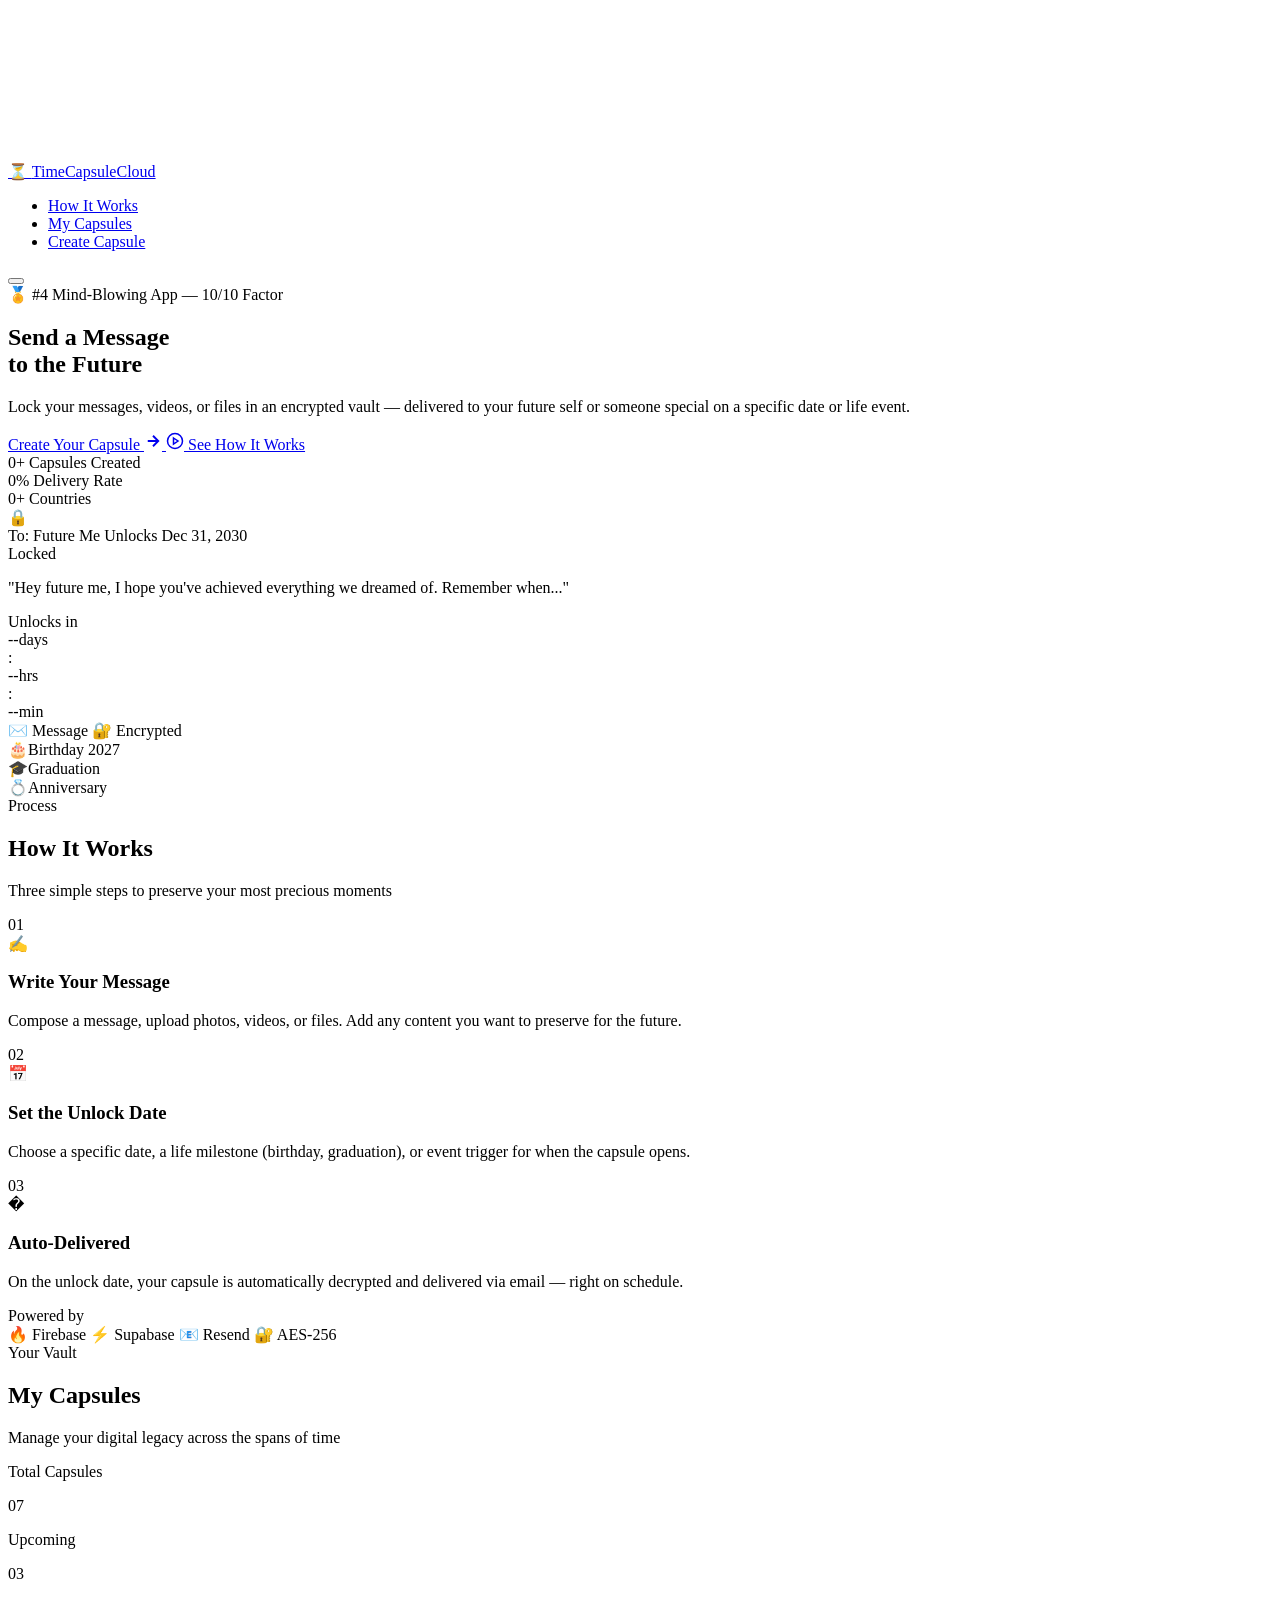
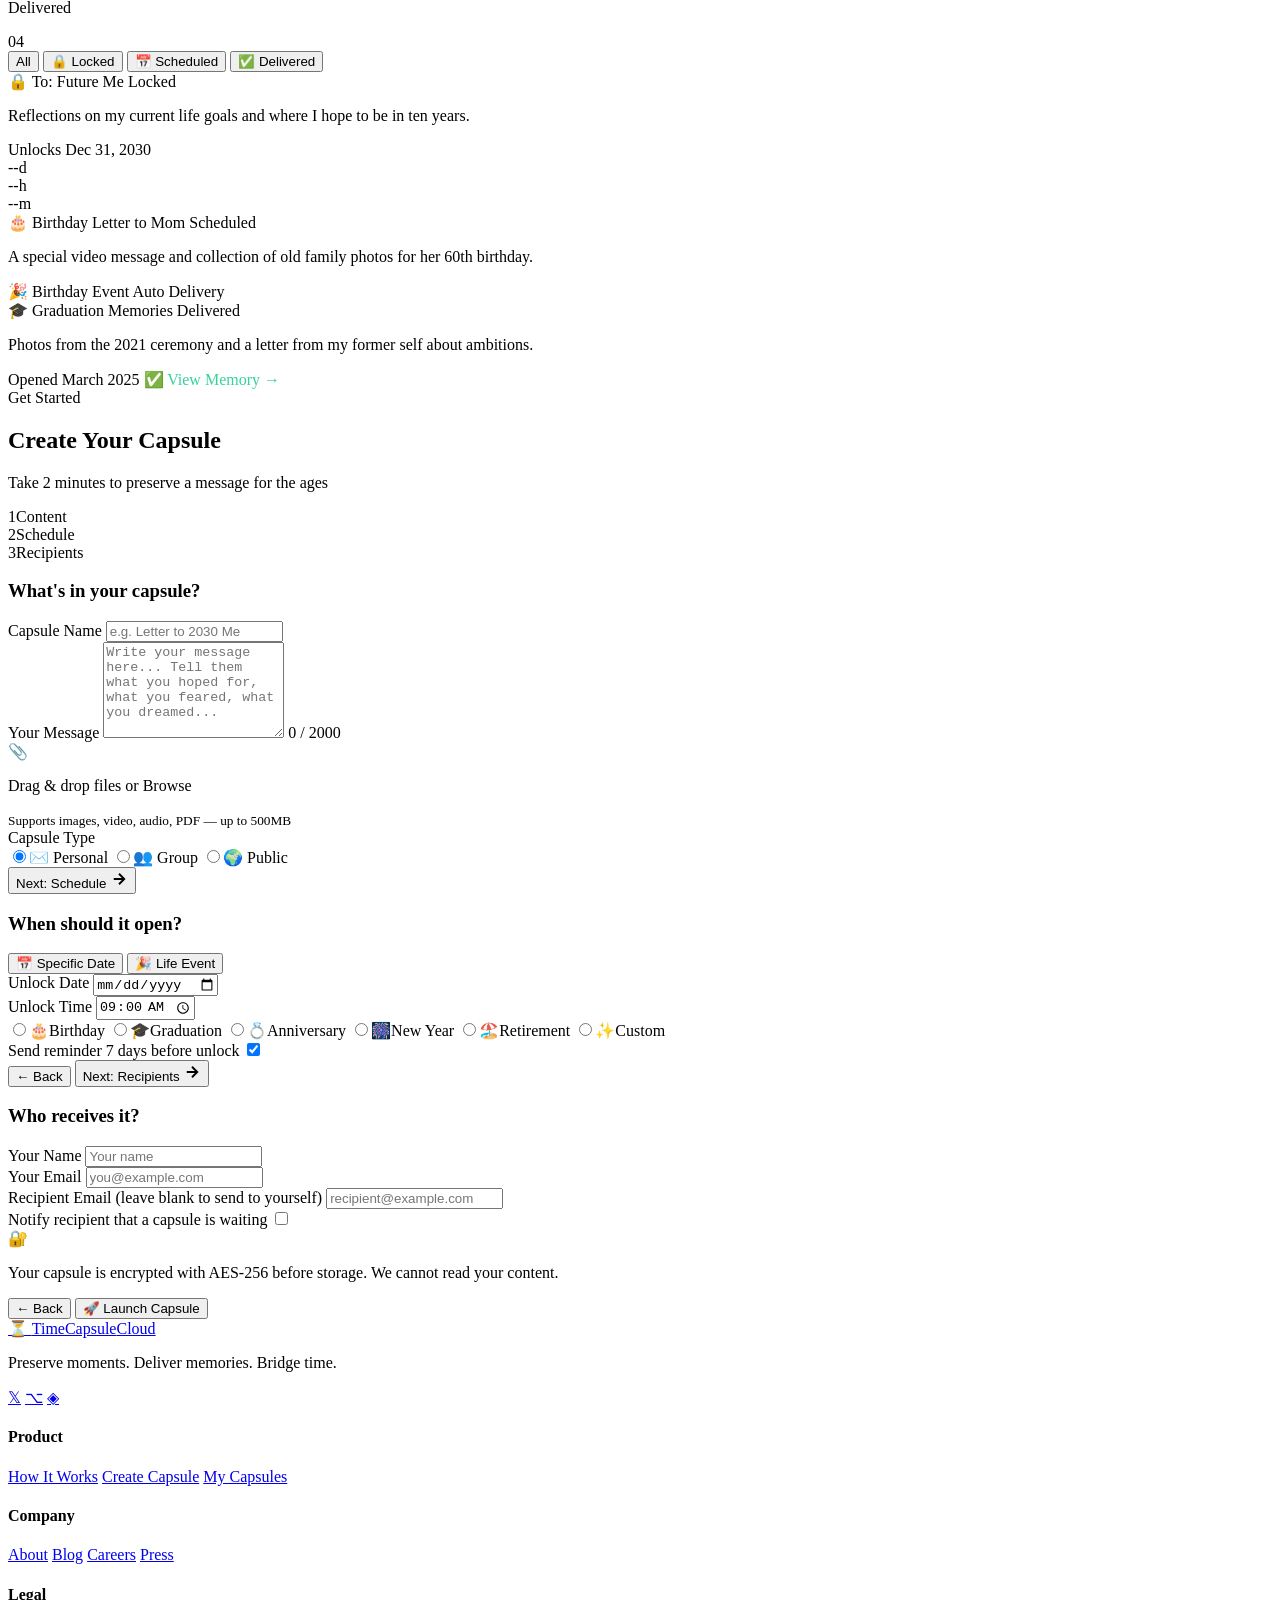
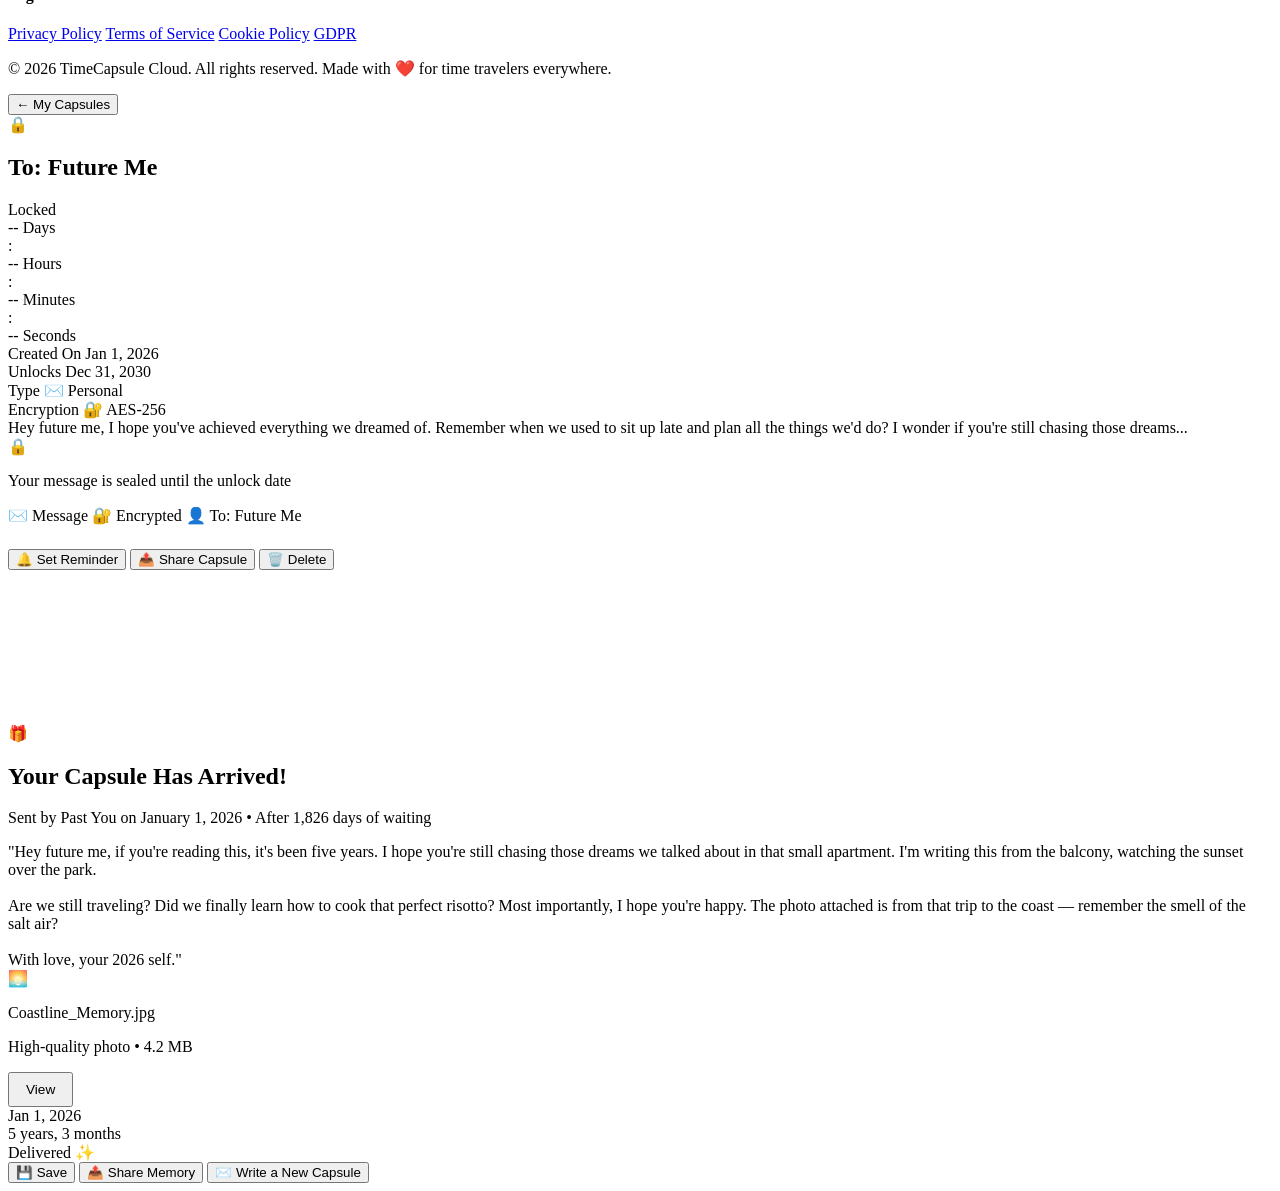
==== index.html @ b58fb5ea "Add files via upload" ====
<!DOCTYPE html>
<html lang="en">

<head>
  <meta charset="UTF-8" />
  <meta name="viewport" content="width=device-width, initial-scale=1.0" />
  <title>TimeCapsule Cloud — Send Messages to the Future</title>
  <meta name="description"
    content="Send messages, videos, or files to your future self or someone else — locked until a specific date or event. Encrypted and stored in the cloud." />
  <link rel="preconnect" href="https://fonts.googleapis.com" />
  <link rel="preconnect" href="https://fonts.gstatic.com" crossorigin />
  <link
    href="https://fonts.googleapis.com/css2?family=Inter:wght@300;400;500;600;700;800&family=Space+Mono:wght@400;700&display=swap"
    rel="stylesheet" />
  <link rel="stylesheet" href="style.css" />
</head>

<body>

  <!-- ── BACKGROUND ── -->
  <div class="bg-orbs">
    <div class="orb orb-1"></div>
    <div class="orb orb-2"></div>
    <div class="orb orb-3"></div>
  </div>
  <canvas id="stars-canvas"></canvas>

  <!-- ── NAVIGATION ── -->
  <nav class="navbar" id="navbar">
    <div class="nav-container">
      <a href="#" class="nav-logo">
        <span class="logo-icon">⏳</span>
        <span>TimeCapsule<span class="logo-accent">Cloud</span></span>
      </a>
      <ul class="nav-links" id="nav-links">
        <li><a href="#how-it-works">How It Works</a></li>
        <li><a href="#dashboard">My Capsules</a></li>
        <li><a href="#create" class="nav-cta">Create Capsule</a></li>
      </ul>
      <button class="hamburger" id="hamburger" aria-label="Toggle menu">
        <span></span><span></span><span></span>
      </button>
    </div>
  </nav>

  <!-- ══════════════════════════════════
       SCREEN 1 — HERO
  ══════════════════════════════════ -->
  <section class="hero" id="home">
    <div class="hero-content">
      <div class="hero-badge">
        <span class="badge-dot"></span>
        <span>🏅 #4 Mind-Blowing App — 10/10 Factor</span>
      </div>
      <h1 class="hero-title">
        Send a Message<br />
        <span class="gradient-text">to the Future</span>
      </h1>
      <p class="hero-subtitle">
        Lock your messages, videos, or files in an encrypted vault — delivered to
        your future self or someone special on a specific date or life event.
      </p>
      <div class="hero-actions">
        <a href="#create" class="btn btn-primary" id="hero-cta">
          <span>Create Your Capsule</span>
          <svg width="18" height="18" viewBox="0 0 24 24" fill="none" stroke="currentColor" stroke-width="2.5">
            <path d="M5 12h14M12 5l7 7-7 7" />
          </svg>
        </a>
        <a href="#how-it-works" class="btn btn-ghost">
          <svg width="18" height="18" viewBox="0 0 24 24" fill="none" stroke="currentColor" stroke-width="2">
            <circle cx="12" cy="12" r="10" />
            <polygon points="10 8 16 12 10 16 10 8" />
          </svg>
          <span>See How It Works</span>
        </a>
      </div>
      <div class="hero-stats">
        <div class="stat">
          <span><span class="stat-number" data-target="12400">0</span><span class="stat-suffix">+</span></span>
          <span class="stat-label">Capsules Created</span>
        </div>
        <div class="stat-divider"></div>
        <div class="stat">
          <span><span class="stat-number" data-target="98">0</span><span class="stat-suffix">%</span></span>
          <span class="stat-label">Delivery Rate</span>
        </div>
        <div class="stat-divider"></div>
        <div class="stat">
          <span><span class="stat-number" data-target="50">0</span><span class="stat-suffix">+</span></span>
          <span class="stat-label">Countries</span>
        </div>
      </div>
    </div>

    <!-- Hero Visual — Floating Capsule Card -->
    <div class="hero-visual">
      <div class="capsule-card floating" id="hero-cap-card">
        <div class="capsule-card-header">
          <div class="capsule-icon">🔒</div>
          <div class="capsule-meta">
            <span class="capsule-title">To: Future Me</span>
            <span class="capsule-date">Unlocks Dec 31, 2030</span>
          </div>
          <div class="capsule-badge locked">Locked</div>
        </div>
        <div class="capsule-body">
          <p class="capsule-preview">"Hey future me, I hope you've achieved everything we dreamed of. Remember when..."
          </p>
        </div>
        <div class="capsule-footer">
          <div class="capsule-countdown">
            <span class="countdown-label">Unlocks in</span>
            <div class="countdown-display" id="hero-countdown">
              <div class="cd-unit"><span class="cd-val" id="cd-days">--</span><span class="cd-lbl">days</span></div>
              <span class="cd-sep">:</span>
              <div class="cd-unit"><span class="cd-val" id="cd-hours">--</span><span class="cd-lbl">hrs</span></div>
              <span class="cd-sep">:</span>
              <div class="cd-unit"><span class="cd-val" id="cd-mins">--</span><span class="cd-lbl">min</span></div>
            </div>
          </div>
          <div class="capsule-tags">
            <span class="tag">✉️ Message</span>
            <span class="tag">🔐 Encrypted</span>
          </div>
        </div>
      </div>
      <!-- Decorative Mini Capsules -->
      <div class="mini-capsule mc-1">🎂<span>Birthday 2027</span></div>
      <div class="mini-capsule mc-2">🎓<span>Graduation</span></div>
      <div class="mini-capsule mc-3">💍<span>Anniversary</span></div>
    </div>
  </section>

  <!-- ══════════════════════════════════
       SCREEN 3 — HOW IT WORKS
  ══════════════════════════════════ -->
  <section class="section" id="how-it-works">
    <div class="section-container">
      <div class="section-header fade-in-up">
        <span class="section-tag">Process</span>
        <h2>How It <span class="gradient-text">Works</span></h2>
        <p>Three simple steps to preserve your most precious moments</p>
      </div>
      <div class="steps-grid">
        <div class="step-card fade-in-up">
          <span class="step-num">01</span>
          <div class="step-icon-wrap">
            <div class="step-icon">✍️</div>
          </div>
          <h3>Write Your Message</h3>
          <p>Compose a message, upload photos, videos, or files. Add any content you want to preserve for the future.
          </p>
        </div>
        <div class="step-card fade-in-up">
          <span class="step-num">02</span>
          <div class="step-icon-wrap">
            <div class="step-icon">📅</div>
          </div>
          <h3>Set the Unlock Date</h3>
          <p>Choose a specific date, a life milestone (birthday, graduation), or event trigger for when the capsule
            opens.</p>
        </div>
        <div class="step-card fade-in-up">
          <span class="step-num">03</span>
          <div class="step-icon-wrap">
            <div class="step-icon">�</div>
          </div>
          <h3>Auto-Delivered</h3>
          <p>On the unlock date, your capsule is automatically decrypted and delivered via email — right on schedule.
          </p>
        </div>
      </div>
      <div class="tech-stack fade-in-up">
        <span class="tech-label">Powered by</span>
        <div class="tech-pills">
          <span class="tech-pill">🔥 Firebase</span>
          <span class="tech-pill">⚡ Supabase</span>
          <span class="tech-pill">📧 Resend</span>
          <span class="tech-pill">🔐 AES-256</span>
        </div>
      </div>
    </div>
  </section>

  <!-- ══════════════════════════════════
       SCREEN 4 — DASHBOARD
  ══════════════════════════════════ -->
  <section class="section dashboard-section" id="dashboard">
    <div class="section-container">
      <div class="section-header fade-in-up">
        <span class="section-tag">Your Vault</span>
        <h2>My <span class="gradient-text">Capsules</span></h2>
        <p>Manage your digital legacy across the spans of time</p>
      </div>

      <!-- Stats -->
      <div class="dashboard-stats fade-in-up">
        <div class="stat-card">
          <p class="stat-card-label">Total Capsules</p>
          <div class="stat-card-value">07</div>
        </div>
        <div class="stat-card">
          <p class="stat-card-label">Upcoming</p>
          <div class="stat-card-value">03</div>
        </div>
        <div class="stat-card">
          <p class="stat-card-label">Delivered</p>
          <div class="stat-card-value">04</div>
        </div>
      </div>

      <!-- Filter Tabs -->
      <div class="filter-tabs fade-in-up">
        <button class="filter-tab active" data-filter="all">All</button>
        <button class="filter-tab" data-filter="locked">🔒 Locked</button>
        <button class="filter-tab" data-filter="scheduled">📅 Scheduled</button>
        <button class="filter-tab" data-filter="delivered">✅ Delivered</button>
      </div>

      <!-- Capsule Cards Grid -->
      <div class="capsules-grid fade-in-up" id="capsules-grid">

        <!-- Card 1 — Locked -->
        <div class="cap-card" data-status="locked" id="cap-1" onclick="openDetailModal()">
          <div class="cap-card-header">
            <span class="cap-card-title">🔒 To: Future Me</span>
            <span class="status-badge status-locked">Locked</span>
          </div>
          <p class="cap-card-desc">Reflections on my current life goals and where I hope to be in ten years.</p>
          <div class="cap-card-footer">
            <span class="cap-meta-item">Unlocks Dec 31, 2030</span>
            <div class="mini-countdown">
              <div class="mini-cd-box"><span class="mini-cd-val" id="mc-days">--</span><span
                  class="mini-cd-lbl">d</span></div>
              <div class="mini-cd-box"><span class="mini-cd-val" id="mc-hrs">--</span><span class="mini-cd-lbl">h</span>
              </div>
              <div class="mini-cd-box"><span class="mini-cd-val" id="mc-min">--</span><span class="mini-cd-lbl">m</span>
              </div>
            </div>
          </div>
        </div>

        <!-- Card 2 — Scheduled -->
        <div class="cap-card" data-status="scheduled">
          <div class="cap-card-header">
            <span class="cap-card-title">🎂 Birthday Letter to Mom</span>
            <span class="status-badge status-scheduled">Scheduled</span>
          </div>
          <p class="cap-card-desc">A special video message and collection of old family photos for her 60th birthday.
          </p>
          <div class="cap-card-footer">
            <span class="cap-meta-item">🎉 Birthday Event</span>
            <span class="cap-meta-item">Auto Delivery</span>
          </div>
        </div>

        <!-- Card 3 — Delivered -->
        <div class="cap-card" data-status="delivered" onclick="openCelebration()">
          <div class="cap-card-header">
            <span class="cap-card-title">🎓 Graduation Memories</span>
            <span class="status-badge status-delivered">Delivered</span>
          </div>
          <p class="cap-card-desc">Photos from the 2021 ceremony and a letter from my former self about ambitions.</p>
          <div class="cap-card-footer">
            <span class="cap-meta-item">Opened March 2025</span>
            <span class="cap-meta-item" style="color: #34d399;">✅ View Memory →</span>
          </div>
        </div>

      </div>
    </div>
  </section>

  <!-- ══════════════════════════════════
       SCREEN 2 & 5 — CREATE CAPSULE FORM
  ══════════════════════════════════ -->
  <section class="section create-section" id="create">
    <div class="section-container">
      <div class="section-header fade-in-up">
        <span class="section-tag">Get Started</span>
        <h2>Create Your <span class="gradient-text">Capsule</span></h2>
        <p>Take 2 minutes to preserve a message for the ages</p>
      </div>

      <div class="form-wrapper fade-in-up">
        <!-- Step Progress Bar -->
        <div class="form-steps-bar">
          <div class="form-step active" data-form-step="1">
            <span class="fs-num">1</span><span class="fs-label">Content</span>
          </div>
          <div class="form-step-line"></div>
          <div class="form-step" data-form-step="2">
            <span class="fs-num">2</span><span class="fs-label">Schedule</span>
          </div>
          <div class="form-step-line"></div>
          <div class="form-step" data-form-step="3">
            <span class="fs-num">3</span><span class="fs-label">Recipients</span>
          </div>
        </div>

        <form class="capsule-form" id="capsule-form" novalidate>

          <!-- ── STEP 1: Content ── -->
          <div class="form-panel active" id="panel-1">
            <h3 class="form-panel-title">What's in your capsule?</h3>

            <div class="form-group">
              <label for="capsule-name">Capsule Name</label>
              <input type="text" id="capsule-name" placeholder="e.g. Letter to 2030 Me" required />
            </div>

            <div class="form-group">
              <label for="capsule-message">Your Message</label>
              <textarea id="capsule-message" rows="6"
                placeholder="Write your message here... Tell them what you hoped for, what you feared, what you dreamed..."
                required></textarea>
              <span class="char-counter"><span id="char-count">0</span> / 2000</span>
            </div>

            <div class="upload-zone" id="upload-zone">
              <div class="upload-icon">📎</div>
              <p>Drag &amp; drop files or <span class="upload-browse" id="upload-browse">Browse</span></p>
              <small>Supports images, video, audio, PDF — up to 500MB</small>
              <input type="file" id="file-input" multiple hidden accept="image/*,video/*,audio/*,.pdf,.docx,.txt" />
            </div>
            <div class="file-list" id="file-list"></div>

            <div class="form-type-select">
              <label>Capsule Type</label>
              <div class="type-pills">
                <label class="type-pill active"><input type="radio" name="type" value="personal" checked /><span>✉️
                    Personal</span></label>
                <label class="type-pill"><input type="radio" name="type" value="group" /><span>👥 Group</span></label>
                <label class="type-pill"><input type="radio" name="type" value="public" /><span>🌍 Public</span></label>
              </div>
            </div>

            <button type="button" class="btn btn-primary btn-full next-step" data-next="2">
              Next: Schedule
              <svg width="18" height="18" viewBox="0 0 24 24" fill="none" stroke="currentColor" stroke-width="2.5">
                <path d="M5 12h14M12 5l7 7-7 7" />
              </svg>
            </button>
          </div>

          <!-- ── STEP 2: Schedule ── -->
          <div class="form-panel" id="panel-2">
            <h3 class="form-panel-title">When should it open?</h3>

            <div class="trigger-tabs">
              <button type="button" class="trigger-tab active" data-trigger="date">📅 Specific Date</button>
              <button type="button" class="trigger-tab" data-trigger="event">🎉 Life Event</button>
            </div>

            <div class="trigger-panel active" id="trigger-date">
              <div class="form-row">
                <div class="form-group">
                  <label for="unlock-date">Unlock Date</label>
                  <input type="date" id="unlock-date" required />
                </div>
                <div class="form-group">
                  <label for="unlock-time">Unlock Time</label>
                  <input type="time" id="unlock-time" value="09:00" />
                </div>
              </div>
            </div>

            <div class="trigger-panel" id="trigger-event">
              <div class="event-grid">
                <label class="event-card"><input type="radio" name="event" value="birthday" /><span
                    class="event-icon">🎂</span><span>Birthday</span></label>
                <label class="event-card"><input type="radio" name="event" value="graduation" /><span
                    class="event-icon">🎓</span><span>Graduation</span></label>
                <label class="event-card"><input type="radio" name="event" value="anniversary" /><span
                    class="event-icon">💍</span><span>Anniversary</span></label>
                <label class="event-card"><input type="radio" name="event" value="new-year" /><span
                    class="event-icon">🎆</span><span>New Year</span></label>
                <label class="event-card"><input type="radio" name="event" value="retirement" /><span
                    class="event-icon">🏖️</span><span>Retirement</span></label>
                <label class="event-card"><input type="radio" name="event" value="custom" /><span
                    class="event-icon">✨</span><span>Custom</span></label>
              </div>
            </div>

            <div class="form-group toggle-row">
              <label for="reminder-toggle">Send reminder 7 days before unlock</label>
              <label class="toggle-switch">
                <input type="checkbox" id="reminder-toggle" checked />
                <span class="toggle-slider"></span>
              </label>
            </div>

            <div class="form-nav">
              <button type="button" class="btn btn-ghost prev-step" data-prev="1">← Back</button>
              <button type="button" class="btn btn-primary next-step" data-next="3">
                Next: Recipients
                <svg width="18" height="18" viewBox="0 0 24 24" fill="none" stroke="currentColor" stroke-width="2.5">
                  <path d="M5 12h14M12 5l7 7-7 7" />
                </svg>
              </button>
            </div>
          </div>

          <!-- ── STEP 3: Recipients ── -->
          <div class="form-panel" id="panel-3">
            <h3 class="form-panel-title">Who receives it?</h3>

            <div class="form-group">
              <label for="sender-name">Your Name</label>
              <input type="text" id="sender-name" placeholder="Your name" required />
            </div>
            <div class="form-group">
              <label for="sender-email">Your Email</label>
              <input type="email" id="sender-email" placeholder="you@example.com" required />
            </div>
            <div class="form-group">
              <label for="recipient-email">Recipient Email <span class="optional">(leave blank to send to
                  yourself)</span></label>
              <input type="email" id="recipient-email" placeholder="recipient@example.com" />
            </div>

            <div class="form-group toggle-row">
              <label for="notify-toggle">Notify recipient that a capsule is waiting</label>
              <label class="toggle-switch">
                <input type="checkbox" id="notify-toggle" />
                <span class="toggle-slider"></span>
              </label>
            </div>

            <div class="privacy-note">
              <span>🔐</span>
              <p>Your capsule is encrypted with AES-256 before storage. We cannot read your content.</p>
            </div>

            <div class="form-nav">
              <button type="button" class="btn btn-ghost prev-step" data-prev="2">← Back</button>
              <button type="submit" class="btn btn-primary btn-launch" id="launch-btn">
                <span id="launch-text">🚀 Launch Capsule</span>
                <div class="btn-loader" id="btn-loader" hidden></div>
              </button>
            </div>
          </div>

        </form>

        <!-- Success State -->
        <div class="form-success" id="form-success" hidden>
          <div class="success-icon">🎉</div>
          <h3>Your Capsule is Sealed!</h3>
          <p>It's encrypted, stored safely, and will be delivered right on schedule.</p>
          <div class="success-details" id="success-details"></div>
          <button class="btn btn-primary" onclick="resetForm()">Create Another</button>
        </div>
      </div>
    </div>
  </section>

  <!-- ══════════════════════════════════
       FOOTER
  ══════════════════════════════════ -->
  <footer class="footer">
    <div class="footer-container">
      <div class="footer-brand">
        <a href="#" class="nav-logo">
          <span class="logo-icon">⏳</span>
          <span>TimeCapsule<span class="logo-accent">Cloud</span></span>
        </a>
        <p>Preserve moments. Deliver memories. Bridge time.</p>
        <div class="social-links">
          <a href="#" class="social-link" aria-label="Twitter">𝕏</a>
          <a href="#" class="social-link" aria-label="GitHub">⌥</a>
          <a href="#" class="social-link" aria-label="Discord">◈</a>
        </div>
      </div>
      <div class="footer-links">
        <div class="footer-col">
          <h4>Product</h4>
          <a href="#how-it-works">How It Works</a>
          <a href="#create">Create Capsule</a>
          <a href="#dashboard">My Capsules</a>
        </div>
        <div class="footer-col">
          <h4>Company</h4>
          <a href="#">About</a>
          <a href="#">Blog</a>
          <a href="#">Careers</a>
          <a href="#">Press</a>
        </div>
        <div class="footer-col">
          <h4>Legal</h4>
          <a href="#">Privacy Policy</a>
          <a href="#">Terms of Service</a>
          <a href="#">Cookie Policy</a>
          <a href="#">GDPR</a>
        </div>
      </div>
    </div>
    <div class="footer-bottom">
      <p>© 2026 TimeCapsule Cloud. All rights reserved. Made with ❤️ for time travelers everywhere.</p>
    </div>
  </footer>

  <!-- ══════════════════════════════════
       SCREEN 6 — DETAIL MODAL (Locked Capsule)
  ══════════════════════════════════ -->
  <div class="modal-overlay" id="detail-modal">
    <div class="modal-card">
      <button class="modal-back" onclick="closeDetailModal()">
        ← My Capsules
      </button>

      <div class="modal-lock-icon">🔒</div>

      <div class="modal-title-row">
        <h2 class="modal-title">To: Future Me</h2>
        <span class="status-badge status-locked">Locked</span>
      </div>

      <!-- Big Countdown -->
      <div class="big-countdown">
        <div class="big-cd-unit">
          <span class="big-cd-val" id="modal-cd-days">--</span>
          <span class="big-cd-lbl">Days</span>
        </div>
        <span class="big-cd-sep">:</span>
        <div class="big-cd-unit">
          <span class="big-cd-val" id="modal-cd-hours">--</span>
          <span class="big-cd-lbl">Hours</span>
        </div>
        <span class="big-cd-sep">:</span>
        <div class="big-cd-unit">
          <span class="big-cd-val" id="modal-cd-mins">--</span>
          <span class="big-cd-lbl">Minutes</span>
        </div>
        <span class="big-cd-sep">:</span>
        <div class="big-cd-unit">
          <span class="big-cd-val" id="modal-cd-secs">--</span>
          <span class="big-cd-lbl">Seconds</span>
        </div>
      </div>

      <div class="modal-divider"></div>

      <!-- Meta Info -->
      <div class="modal-meta">
        <div class="modal-meta-item">
          <span class="modal-meta-label">Created On</span>
          <span class="modal-meta-value">Jan 1, 2026</span>
        </div>
        <div class="modal-meta-item">
          <span class="modal-meta-label">Unlocks</span>
          <span class="modal-meta-value">Dec 31, 2030</span>
        </div>
        <div class="modal-meta-item">
          <span class="modal-meta-label">Type</span>
          <span class="modal-meta-value">✉️ Personal</span>
        </div>
        <div class="modal-meta-item">
          <span class="modal-meta-label">Encryption</span>
          <span class="modal-meta-value">🔐 AES-256</span>
        </div>
      </div>

      <!-- Sealed Message Preview -->
      <div class="sealed-msg">
        <div class="sealed-msg-text">
          Hey future me, I hope you've achieved everything we dreamed of.
          Remember when we used to sit up late and plan all the things we'd do?
          I wonder if you're still chasing those dreams...
        </div>
        <div class="sealed-msg-overlay">
          <span>🔒</span>
          <p>Your message is sealed until the unlock date</p>
        </div>
      </div>

      <div class="capsule-tags" style="margin-bottom: 1.5rem;">
        <span class="tag">✉️ Message</span>
        <span class="tag">🔐 Encrypted</span>
        <span class="tag">👤 To: Future Me</span>
      </div>

      <div class="modal-actions">
        <button class="btn btn-primary">🔔 Set Reminder</button>
        <button class="btn btn-ghost">📤 Share Capsule</button>
        <button class="btn btn-danger">🗑️ Delete</button>
      </div>
    </div>
  </div>

  <!-- ══════════════════════════════════
       SCREEN 7 — CELEBRATION MODAL
  ══════════════════════════════════ -->
  <div class="celebration-overlay" id="celebration-modal">
    <canvas id="confetti-canvas"></canvas>
    <div class="celebration-card">
      <span class="celebration-icon">🎁</span>
      <h2>Your Capsule Has Arrived!</h2>
      <p class="celebration-subtitle">Sent by Past You on January 1, 2026 &bull; After 1,826 days of waiting</p>

      <div class="modal-divider"></div>

      <div class="revealed-message">
        "Hey future me, if you're reading this, it's been five years. I hope you're still chasing those dreams we talked
        about in that small apartment. I'm writing this from the balcony, watching the sunset over the park.
        <br /><br />
        Are we still traveling? Did we finally learn how to cook that perfect risotto? Most importantly, I hope you're
        happy. The photo attached is from that trip to the coast — remember the smell of the salt air?
        <br /><br />
        With love, your 2026 self."
      </div>

      <div class="attachment-preview">
        <div class="attachment-thumb">🌅</div>
        <div class="attachment-info">
          <p class="attachment-name">Coastline_Memory.jpg</p>
          <p class="attachment-size">High-quality photo • 4.2 MB</p>
        </div>
        <button class="btn btn-ghost" style="padding: 0.5rem 1rem; font-size: 0.85rem;">View</button>
      </div>

      <div class="journey-timeline">
        <div class="timeline-dot start"></div>
        <span>Jan 1, 2026</span>
        <div class="timeline-line"></div>
        <span>5 years, 3 months</span>
        <div class="timeline-line"></div>
        <span>Delivered ✨</span>
        <div class="timeline-dot end"></div>
      </div>

      <div class="celebration-actions">
        <button class="btn btn-ghost">💾 Save</button>
        <button class="btn btn-ghost">📤 Share Memory</button>
        <button class="btn btn-primary" onclick="closeCelebration()">✉️ Write a New Capsule</button>
      </div>
    </div>
  </div>

  <script src="app.js"></script>
</body>

</html>
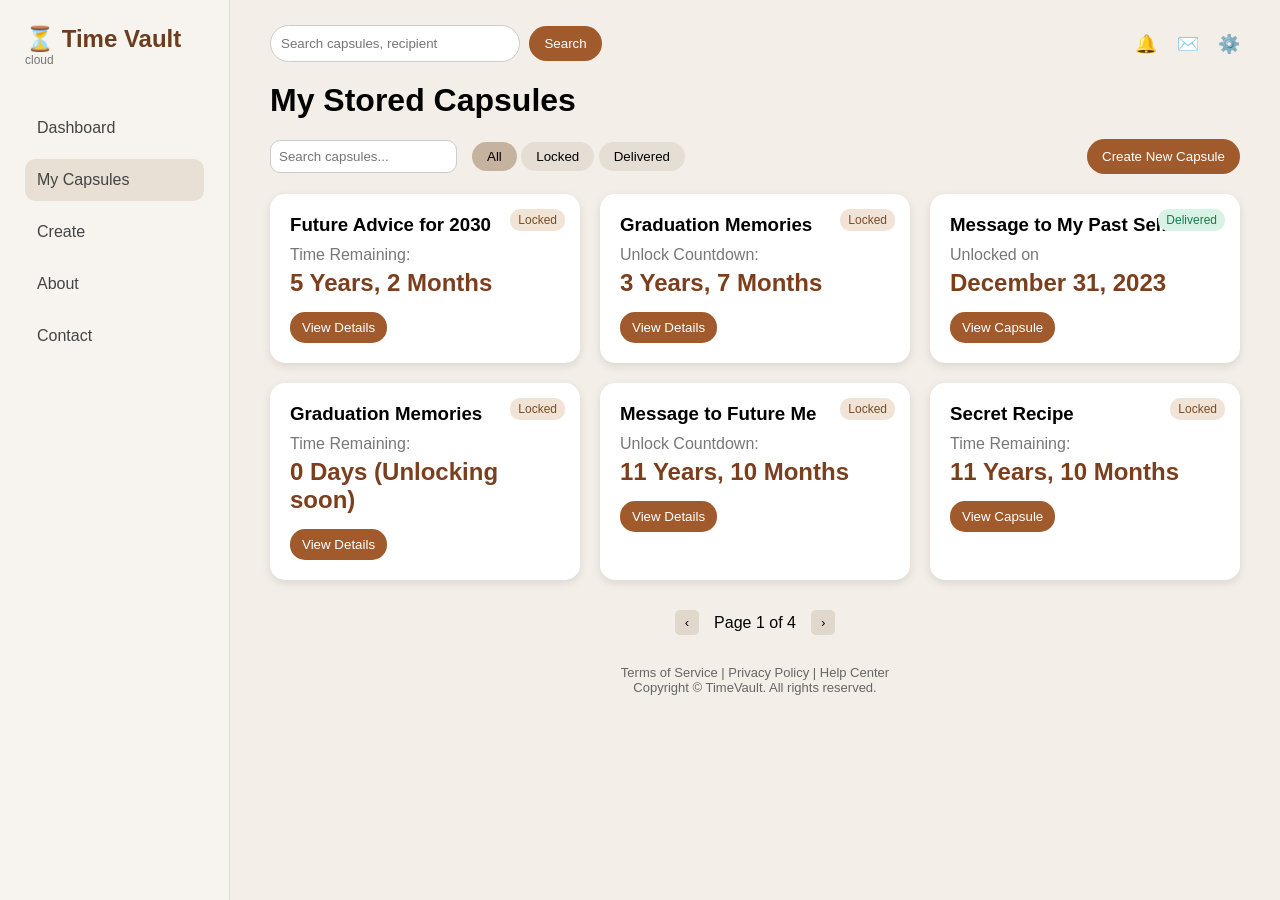
==== commit d1d5c873: "Add files via upload" ====
--- a/index.html
+++ b/index.html
@@ -1,644 +1,146 @@
-<!DOCTYPE html>
-<html lang="en">
-
-<head>
-  <meta charset="UTF-8" />
-  <meta name="viewport" content="width=device-width, initial-scale=1.0" />
-  <title>TimeCapsule Cloud — Send Messages to the Future</title>
-  <meta name="description"
-    content="Send messages, videos, or files to your future self or someone else — locked until a specific date or event. Encrypted and stored in the cloud." />
-  <link rel="preconnect" href="https://fonts.googleapis.com" />
-  <link rel="preconnect" href="https://fonts.gstatic.com" crossorigin />
-  <link
-    href="https://fonts.googleapis.com/css2?family=Inter:wght@300;400;500;600;700;800&family=Space+Mono:wght@400;700&display=swap"
-    rel="stylesheet" />
-  <link rel="stylesheet" href="style.css" />
-</head>
-
-<body>
-
-  <!-- ── BACKGROUND ── -->
-  <div class="bg-orbs">
-    <div class="orb orb-1"></div>
-    <div class="orb orb-2"></div>
-    <div class="orb orb-3"></div>
-  </div>
-  <canvas id="stars-canvas"></canvas>
-
-  <!-- ── NAVIGATION ── -->
-  <nav class="navbar" id="navbar">
-    <div class="nav-container">
-      <a href="#" class="nav-logo">
-        <span class="logo-icon">⏳</span>
-        <span>TimeCapsule<span class="logo-accent">Cloud</span></span>
-      </a>
-      <ul class="nav-links" id="nav-links">
-        <li><a href="#how-it-works">How It Works</a></li>
-        <li><a href="#dashboard">My Capsules</a></li>
-        <li><a href="#create" class="nav-cta">Create Capsule</a></li>
-      </ul>
-      <button class="hamburger" id="hamburger" aria-label="Toggle menu">
-        <span></span><span></span><span></span>
-      </button>
-    </div>
-  </nav>
-
-  <!-- ══════════════════════════════════
-       SCREEN 1 — HERO
-  ══════════════════════════════════ -->
-  <section class="hero" id="home">
-    <div class="hero-content">
-      <div class="hero-badge">
-        <span class="badge-dot"></span>
-        <span>🏅 #4 Mind-Blowing App — 10/10 Factor</span>
-      </div>
-      <h1 class="hero-title">
-        Send a Message<br />
-        <span class="gradient-text">to the Future</span>
-      </h1>
-      <p class="hero-subtitle">
-        Lock your messages, videos, or files in an encrypted vault — delivered to
-        your future self or someone special on a specific date or life event.
-      </p>
-      <div class="hero-actions">
-        <a href="#create" class="btn btn-primary" id="hero-cta">
-          <span>Create Your Capsule</span>
-          <svg width="18" height="18" viewBox="0 0 24 24" fill="none" stroke="currentColor" stroke-width="2.5">
-            <path d="M5 12h14M12 5l7 7-7 7" />
-          </svg>
-        </a>
-        <a href="#how-it-works" class="btn btn-ghost">
-          <svg width="18" height="18" viewBox="0 0 24 24" fill="none" stroke="currentColor" stroke-width="2">
-            <circle cx="12" cy="12" r="10" />
-            <polygon points="10 8 16 12 10 16 10 8" />
-          </svg>
-          <span>See How It Works</span>
-        </a>
-      </div>
-      <div class="hero-stats">
-        <div class="stat">
-          <span><span class="stat-number" data-target="12400">0</span><span class="stat-suffix">+</span></span>
-          <span class="stat-label">Capsules Created</span>
-        </div>
-        <div class="stat-divider"></div>
-        <div class="stat">
-          <span><span class="stat-number" data-target="98">0</span><span class="stat-suffix">%</span></span>
-          <span class="stat-label">Delivery Rate</span>
-        </div>
-        <div class="stat-divider"></div>
-        <div class="stat">
-          <span><span class="stat-number" data-target="50">0</span><span class="stat-suffix">+</span></span>
-          <span class="stat-label">Countries</span>
-        </div>
-      </div>
-    </div>
-
-    <!-- Hero Visual — Floating Capsule Card -->
-    <div class="hero-visual">
-      <div class="capsule-card floating" id="hero-cap-card">
-        <div class="capsule-card-header">
-          <div class="capsule-icon">🔒</div>
-          <div class="capsule-meta">
-            <span class="capsule-title">To: Future Me</span>
-            <span class="capsule-date">Unlocks Dec 31, 2030</span>
-          </div>
-          <div class="capsule-badge locked">Locked</div>
-        </div>
-        <div class="capsule-body">
-          <p class="capsule-preview">"Hey future me, I hope you've achieved everything we dreamed of. Remember when..."
-          </p>
-        </div>
-        <div class="capsule-footer">
-          <div class="capsule-countdown">
-            <span class="countdown-label">Unlocks in</span>
-            <div class="countdown-display" id="hero-countdown">
-              <div class="cd-unit"><span class="cd-val" id="cd-days">--</span><span class="cd-lbl">days</span></div>
-              <span class="cd-sep">:</span>
-              <div class="cd-unit"><span class="cd-val" id="cd-hours">--</span><span class="cd-lbl">hrs</span></div>
-              <span class="cd-sep">:</span>
-              <div class="cd-unit"><span class="cd-val" id="cd-mins">--</span><span class="cd-lbl">min</span></div>
-            </div>
-          </div>
-          <div class="capsule-tags">
-            <span class="tag">✉️ Message</span>
-            <span class="tag">🔐 Encrypted</span>
-          </div>
-        </div>
-      </div>
-      <!-- Decorative Mini Capsules -->
-      <div class="mini-capsule mc-1">🎂<span>Birthday 2027</span></div>
-      <div class="mini-capsule mc-2">🎓<span>Graduation</span></div>
-      <div class="mini-capsule mc-3">💍<span>Anniversary</span></div>
-    </div>
-  </section>
-
-  <!-- ══════════════════════════════════
-       SCREEN 3 — HOW IT WORKS
-  ══════════════════════════════════ -->
-  <section class="section" id="how-it-works">
-    <div class="section-container">
-      <div class="section-header fade-in-up">
-        <span class="section-tag">Process</span>
-        <h2>How It <span class="gradient-text">Works</span></h2>
-        <p>Three simple steps to preserve your most precious moments</p>
-      </div>
-      <div class="steps-grid">
-        <div class="step-card fade-in-up">
-          <span class="step-num">01</span>
-          <div class="step-icon-wrap">
-            <div class="step-icon">✍️</div>
-          </div>
-          <h3>Write Your Message</h3>
-          <p>Compose a message, upload photos, videos, or files. Add any content you want to preserve for the future.
-          </p>
-        </div>
-        <div class="step-card fade-in-up">
-          <span class="step-num">02</span>
-          <div class="step-icon-wrap">
-            <div class="step-icon">📅</div>
-          </div>
-          <h3>Set the Unlock Date</h3>
-          <p>Choose a specific date, a life milestone (birthday, graduation), or event trigger for when the capsule
-            opens.</p>
-        </div>
-        <div class="step-card fade-in-up">
-          <span class="step-num">03</span>
-          <div class="step-icon-wrap">
-            <div class="step-icon">�</div>
-          </div>
-          <h3>Auto-Delivered</h3>
-          <p>On the unlock date, your capsule is automatically decrypted and delivered via email — right on schedule.
-          </p>
-        </div>
-      </div>
-      <div class="tech-stack fade-in-up">
-        <span class="tech-label">Powered by</span>
-        <div class="tech-pills">
-          <span class="tech-pill">🔥 Firebase</span>
-          <span class="tech-pill">⚡ Supabase</span>
-          <span class="tech-pill">📧 Resend</span>
-          <span class="tech-pill">🔐 AES-256</span>
-        </div>
-      </div>
-    </div>
-  </section>
-
-  <!-- ══════════════════════════════════
-       SCREEN 4 — DASHBOARD
-  ══════════════════════════════════ -->
-  <section class="section dashboard-section" id="dashboard">
-    <div class="section-container">
-      <div class="section-header fade-in-up">
-        <span class="section-tag">Your Vault</span>
-        <h2>My <span class="gradient-text">Capsules</span></h2>
-        <p>Manage your digital legacy across the spans of time</p>
-      </div>
-
-      <!-- Stats -->
-      <div class="dashboard-stats fade-in-up">
-        <div class="stat-card">
-          <p class="stat-card-label">Total Capsules</p>
-          <div class="stat-card-value">07</div>
-        </div>
-        <div class="stat-card">
-          <p class="stat-card-label">Upcoming</p>
-          <div class="stat-card-value">03</div>
-        </div>
-        <div class="stat-card">
-          <p class="stat-card-label">Delivered</p>
-          <div class="stat-card-value">04</div>
-        </div>
-      </div>
-
-      <!-- Filter Tabs -->
-      <div class="filter-tabs fade-in-up">
-        <button class="filter-tab active" data-filter="all">All</button>
-        <button class="filter-tab" data-filter="locked">🔒 Locked</button>
-        <button class="filter-tab" data-filter="scheduled">📅 Scheduled</button>
-        <button class="filter-tab" data-filter="delivered">✅ Delivered</button>
-      </div>
-
-      <!-- Capsule Cards Grid -->
-      <div class="capsules-grid fade-in-up" id="capsules-grid">
-
-        <!-- Card 1 — Locked -->
-        <div class="cap-card" data-status="locked" id="cap-1" onclick="openDetailModal()">
-          <div class="cap-card-header">
-            <span class="cap-card-title">🔒 To: Future Me</span>
-            <span class="status-badge status-locked">Locked</span>
-          </div>
-          <p class="cap-card-desc">Reflections on my current life goals and where I hope to be in ten years.</p>
-          <div class="cap-card-footer">
-            <span class="cap-meta-item">Unlocks Dec 31, 2030</span>
-            <div class="mini-countdown">
-              <div class="mini-cd-box"><span class="mini-cd-val" id="mc-days">--</span><span
-                  class="mini-cd-lbl">d</span></div>
-              <div class="mini-cd-box"><span class="mini-cd-val" id="mc-hrs">--</span><span class="mini-cd-lbl">h</span>
-              </div>
-              <div class="mini-cd-box"><span class="mini-cd-val" id="mc-min">--</span><span class="mini-cd-lbl">m</span>
-              </div>
-            </div>
-          </div>
-        </div>
-
-        <!-- Card 2 — Scheduled -->
-        <div class="cap-card" data-status="scheduled">
-          <div class="cap-card-header">
-            <span class="cap-card-title">🎂 Birthday Letter to Mom</span>
-            <span class="status-badge status-scheduled">Scheduled</span>
-          </div>
-          <p class="cap-card-desc">A special video message and collection of old family photos for her 60th birthday.
-          </p>
-          <div class="cap-card-footer">
-            <span class="cap-meta-item">🎉 Birthday Event</span>
-            <span class="cap-meta-item">Auto Delivery</span>
-          </div>
-        </div>
-
-        <!-- Card 3 — Delivered -->
-        <div class="cap-card" data-status="delivered" onclick="openCelebration()">
-          <div class="cap-card-header">
-            <span class="cap-card-title">🎓 Graduation Memories</span>
-            <span class="status-badge status-delivered">Delivered</span>
-          </div>
-          <p class="cap-card-desc">Photos from the 2021 ceremony and a letter from my former self about ambitions.</p>
-          <div class="cap-card-footer">
-            <span class="cap-meta-item">Opened March 2025</span>
-            <span class="cap-meta-item" style="color: #34d399;">✅ View Memory →</span>
-          </div>
-        </div>
-
-      </div>
-    </div>
-  </section>
-
-  <!-- ══════════════════════════════════
-       SCREEN 2 & 5 — CREATE CAPSULE FORM
-  ══════════════════════════════════ -->
-  <section class="section create-section" id="create">
-    <div class="section-container">
-      <div class="section-header fade-in-up">
-        <span class="section-tag">Get Started</span>
-        <h2>Create Your <span class="gradient-text">Capsule</span></h2>
-        <p>Take 2 minutes to preserve a message for the ages</p>
-      </div>
-
-      <div class="form-wrapper fade-in-up">
-        <!-- Step Progress Bar -->
-        <div class="form-steps-bar">
-          <div class="form-step active" data-form-step="1">
-            <span class="fs-num">1</span><span class="fs-label">Content</span>
-          </div>
-          <div class="form-step-line"></div>
-          <div class="form-step" data-form-step="2">
-            <span class="fs-num">2</span><span class="fs-label">Schedule</span>
-          </div>
-          <div class="form-step-line"></div>
-          <div class="form-step" data-form-step="3">
-            <span class="fs-num">3</span><span class="fs-label">Recipients</span>
-          </div>
-        </div>
-
-        <form class="capsule-form" id="capsule-form" novalidate>
-
-          <!-- ── STEP 1: Content ── -->
-          <div class="form-panel active" id="panel-1">
-            <h3 class="form-panel-title">What's in your capsule?</h3>
-
-            <div class="form-group">
-              <label for="capsule-name">Capsule Name</label>
-              <input type="text" id="capsule-name" placeholder="e.g. Letter to 2030 Me" required />
-            </div>
-
-            <div class="form-group">
-              <label for="capsule-message">Your Message</label>
-              <textarea id="capsule-message" rows="6"
-                placeholder="Write your message here... Tell them what you hoped for, what you feared, what you dreamed..."
-                required></textarea>
-              <span class="char-counter"><span id="char-count">0</span> / 2000</span>
-            </div>
-
-            <div class="upload-zone" id="upload-zone">
-              <div class="upload-icon">📎</div>
-              <p>Drag &amp; drop files or <span class="upload-browse" id="upload-browse">Browse</span></p>
-              <small>Supports images, video, audio, PDF — up to 500MB</small>
-              <input type="file" id="file-input" multiple hidden accept="image/*,video/*,audio/*,.pdf,.docx,.txt" />
-            </div>
-            <div class="file-list" id="file-list"></div>
-
-            <div class="form-type-select">
-              <label>Capsule Type</label>
-              <div class="type-pills">
-                <label class="type-pill active"><input type="radio" name="type" value="personal" checked /><span>✉️
-                    Personal</span></label>
-                <label class="type-pill"><input type="radio" name="type" value="group" /><span>👥 Group</span></label>
-                <label class="type-pill"><input type="radio" name="type" value="public" /><span>🌍 Public</span></label>
-              </div>
-            </div>
-
-            <button type="button" class="btn btn-primary btn-full next-step" data-next="2">
-              Next: Schedule
-              <svg width="18" height="18" viewBox="0 0 24 24" fill="none" stroke="currentColor" stroke-width="2.5">
-                <path d="M5 12h14M12 5l7 7-7 7" />
-              </svg>
-            </button>
-          </div>
-
-          <!-- ── STEP 2: Schedule ── -->
-          <div class="form-panel" id="panel-2">
-            <h3 class="form-panel-title">When should it open?</h3>
-
-            <div class="trigger-tabs">
-              <button type="button" class="trigger-tab active" data-trigger="date">📅 Specific Date</button>
-              <button type="button" class="trigger-tab" data-trigger="event">🎉 Life Event</button>
-            </div>
-
-            <div class="trigger-panel active" id="trigger-date">
-              <div class="form-row">
-                <div class="form-group">
-                  <label for="unlock-date">Unlock Date</label>
-                  <input type="date" id="unlock-date" required />
-                </div>
-                <div class="form-group">
-                  <label for="unlock-time">Unlock Time</label>
-                  <input type="time" id="unlock-time" value="09:00" />
-                </div>
-              </div>
-            </div>
-
-            <div class="trigger-panel" id="trigger-event">
-              <div class="event-grid">
-                <label class="event-card"><input type="radio" name="event" value="birthday" /><span
-                    class="event-icon">🎂</span><span>Birthday</span></label>
-                <label class="event-card"><input type="radio" name="event" value="graduation" /><span
-                    class="event-icon">🎓</span><span>Graduation</span></label>
-                <label class="event-card"><input type="radio" name="event" value="anniversary" /><span
-                    class="event-icon">💍</span><span>Anniversary</span></label>
-                <label class="event-card"><input type="radio" name="event" value="new-year" /><span
-                    class="event-icon">🎆</span><span>New Year</span></label>
-                <label class="event-card"><input type="radio" name="event" value="retirement" /><span
-                    class="event-icon">🏖️</span><span>Retirement</span></label>
-                <label class="event-card"><input type="radio" name="event" value="custom" /><span
-                    class="event-icon">✨</span><span>Custom</span></label>
-              </div>
-            </div>
-
-            <div class="form-group toggle-row">
-              <label for="reminder-toggle">Send reminder 7 days before unlock</label>
-              <label class="toggle-switch">
-                <input type="checkbox" id="reminder-toggle" checked />
-                <span class="toggle-slider"></span>
-              </label>
-            </div>
-
-            <div class="form-nav">
-              <button type="button" class="btn btn-ghost prev-step" data-prev="1">← Back</button>
-              <button type="button" class="btn btn-primary next-step" data-next="3">
-                Next: Recipients
-                <svg width="18" height="18" viewBox="0 0 24 24" fill="none" stroke="currentColor" stroke-width="2.5">
-                  <path d="M5 12h14M12 5l7 7-7 7" />
-                </svg>
-              </button>
-            </div>
-          </div>
-
-          <!-- ── STEP 3: Recipients ── -->
-          <div class="form-panel" id="panel-3">
-            <h3 class="form-panel-title">Who receives it?</h3>
-
-            <div class="form-group">
-              <label for="sender-name">Your Name</label>
-              <input type="text" id="sender-name" placeholder="Your name" required />
-            </div>
-            <div class="form-group">
-              <label for="sender-email">Your Email</label>
-              <input type="email" id="sender-email" placeholder="you@example.com" required />
-            </div>
-            <div class="form-group">
-              <label for="recipient-email">Recipient Email <span class="optional">(leave blank to send to
-                  yourself)</span></label>
-              <input type="email" id="recipient-email" placeholder="recipient@example.com" />
-            </div>
-
-            <div class="form-group toggle-row">
-              <label for="notify-toggle">Notify recipient that a capsule is waiting</label>
-              <label class="toggle-switch">
-                <input type="checkbox" id="notify-toggle" />
-                <span class="toggle-slider"></span>
-              </label>
-            </div>
-
-            <div class="privacy-note">
-              <span>🔐</span>
-              <p>Your capsule is encrypted with AES-256 before storage. We cannot read your content.</p>
-            </div>
-
-            <div class="form-nav">
-              <button type="button" class="btn btn-ghost prev-step" data-prev="2">← Back</button>
-              <button type="submit" class="btn btn-primary btn-launch" id="launch-btn">
-                <span id="launch-text">🚀 Launch Capsule</span>
-                <div class="btn-loader" id="btn-loader" hidden></div>
-              </button>
-            </div>
-          </div>
-
-        </form>
-
-        <!-- Success State -->
-        <div class="form-success" id="form-success" hidden>
-          <div class="success-icon">🎉</div>
-          <h3>Your Capsule is Sealed!</h3>
-          <p>It's encrypted, stored safely, and will be delivered right on schedule.</p>
-          <div class="success-details" id="success-details"></div>
-          <button class="btn btn-primary" onclick="resetForm()">Create Another</button>
-        </div>
-      </div>
-    </div>
-  </section>
-
-  <!-- ══════════════════════════════════
-       FOOTER
-  ══════════════════════════════════ -->
-  <footer class="footer">
-    <div class="footer-container">
-      <div class="footer-brand">
-        <a href="#" class="nav-logo">
-          <span class="logo-icon">⏳</span>
-          <span>TimeCapsule<span class="logo-accent">Cloud</span></span>
-        </a>
-        <p>Preserve moments. Deliver memories. Bridge time.</p>
-        <div class="social-links">
-          <a href="#" class="social-link" aria-label="Twitter">𝕏</a>
-          <a href="#" class="social-link" aria-label="GitHub">⌥</a>
-          <a href="#" class="social-link" aria-label="Discord">◈</a>
-        </div>
-      </div>
-      <div class="footer-links">
-        <div class="footer-col">
-          <h4>Product</h4>
-          <a href="#how-it-works">How It Works</a>
-          <a href="#create">Create Capsule</a>
-          <a href="#dashboard">My Capsules</a>
-        </div>
-        <div class="footer-col">
-          <h4>Company</h4>
-          <a href="#">About</a>
-          <a href="#">Blog</a>
-          <a href="#">Careers</a>
-          <a href="#">Press</a>
-        </div>
-        <div class="footer-col">
-          <h4>Legal</h4>
-          <a href="#">Privacy Policy</a>
-          <a href="#">Terms of Service</a>
-          <a href="#">Cookie Policy</a>
-          <a href="#">GDPR</a>
-        </div>
-      </div>
-    </div>
-    <div class="footer-bottom">
-      <p>© 2026 TimeCapsule Cloud. All rights reserved. Made with ❤️ for time travelers everywhere.</p>
-    </div>
-  </footer>
-
-  <!-- ══════════════════════════════════
-       SCREEN 6 — DETAIL MODAL (Locked Capsule)
-  ══════════════════════════════════ -->
-  <div class="modal-overlay" id="detail-modal">
-    <div class="modal-card">
-      <button class="modal-back" onclick="closeDetailModal()">
-        ← My Capsules
-      </button>
-
-      <div class="modal-lock-icon">🔒</div>
-
-      <div class="modal-title-row">
-        <h2 class="modal-title">To: Future Me</h2>
-        <span class="status-badge status-locked">Locked</span>
-      </div>
-
-      <!-- Big Countdown -->
-      <div class="big-countdown">
-        <div class="big-cd-unit">
-          <span class="big-cd-val" id="modal-cd-days">--</span>
-          <span class="big-cd-lbl">Days</span>
-        </div>
-        <span class="big-cd-sep">:</span>
-        <div class="big-cd-unit">
-          <span class="big-cd-val" id="modal-cd-hours">--</span>
-          <span class="big-cd-lbl">Hours</span>
-        </div>
-        <span class="big-cd-sep">:</span>
-        <div class="big-cd-unit">
-          <span class="big-cd-val" id="modal-cd-mins">--</span>
-          <span class="big-cd-lbl">Minutes</span>
-        </div>
-        <span class="big-cd-sep">:</span>
-        <div class="big-cd-unit">
-          <span class="big-cd-val" id="modal-cd-secs">--</span>
-          <span class="big-cd-lbl">Seconds</span>
-        </div>
-      </div>
-
-      <div class="modal-divider"></div>
-
-      <!-- Meta Info -->
-      <div class="modal-meta">
-        <div class="modal-meta-item">
-          <span class="modal-meta-label">Created On</span>
-          <span class="modal-meta-value">Jan 1, 2026</span>
-        </div>
-        <div class="modal-meta-item">
-          <span class="modal-meta-label">Unlocks</span>
-          <span class="modal-meta-value">Dec 31, 2030</span>
-        </div>
-        <div class="modal-meta-item">
-          <span class="modal-meta-label">Type</span>
-          <span class="modal-meta-value">✉️ Personal</span>
-        </div>
-        <div class="modal-meta-item">
-          <span class="modal-meta-label">Encryption</span>
-          <span class="modal-meta-value">🔐 AES-256</span>
-        </div>
-      </div>
-
-      <!-- Sealed Message Preview -->
-      <div class="sealed-msg">
-        <div class="sealed-msg-text">
-          Hey future me, I hope you've achieved everything we dreamed of.
-          Remember when we used to sit up late and plan all the things we'd do?
-          I wonder if you're still chasing those dreams...
-        </div>
-        <div class="sealed-msg-overlay">
-          <span>🔒</span>
-          <p>Your message is sealed until the unlock date</p>
-        </div>
-      </div>
-
-      <div class="capsule-tags" style="margin-bottom: 1.5rem;">
-        <span class="tag">✉️ Message</span>
-        <span class="tag">🔐 Encrypted</span>
-        <span class="tag">👤 To: Future Me</span>
-      </div>
-
-      <div class="modal-actions">
-        <button class="btn btn-primary">🔔 Set Reminder</button>
-        <button class="btn btn-ghost">📤 Share Capsule</button>
-        <button class="btn btn-danger">🗑️ Delete</button>
-      </div>
-    </div>
-  </div>
-
-  <!-- ══════════════════════════════════
-       SCREEN 7 — CELEBRATION MODAL
-  ══════════════════════════════════ -->
-  <div class="celebration-overlay" id="celebration-modal">
-    <canvas id="confetti-canvas"></canvas>
-    <div class="celebration-card">
-      <span class="celebration-icon">🎁</span>
-      <h2>Your Capsule Has Arrived!</h2>
-      <p class="celebration-subtitle">Sent by Past You on January 1, 2026 &bull; After 1,826 days of waiting</p>
-
-      <div class="modal-divider"></div>
-
-      <div class="revealed-message">
-        "Hey future me, if you're reading this, it's been five years. I hope you're still chasing those dreams we talked
-        about in that small apartment. I'm writing this from the balcony, watching the sunset over the park.
-        <br /><br />
-        Are we still traveling? Did we finally learn how to cook that perfect risotto? Most importantly, I hope you're
-        happy. The photo attached is from that trip to the coast — remember the smell of the salt air?
-        <br /><br />
-        With love, your 2026 self."
-      </div>
-
-      <div class="attachment-preview">
-        <div class="attachment-thumb">🌅</div>
-        <div class="attachment-info">
-          <p class="attachment-name">Coastline_Memory.jpg</p>
-          <p class="attachment-size">High-quality photo • 4.2 MB</p>
-        </div>
-        <button class="btn btn-ghost" style="padding: 0.5rem 1rem; font-size: 0.85rem;">View</button>
-      </div>
-
-      <div class="journey-timeline">
-        <div class="timeline-dot start"></div>
-        <span>Jan 1, 2026</span>
-        <div class="timeline-line"></div>
-        <span>5 years, 3 months</span>
-        <div class="timeline-line"></div>
-        <span>Delivered ✨</span>
-        <div class="timeline-dot end"></div>
-      </div>
-
-      <div class="celebration-actions">
-        <button class="btn btn-ghost">💾 Save</button>
-        <button class="btn btn-ghost">📤 Share Memory</button>
-        <button class="btn btn-primary" onclick="closeCelebration()">✉️ Write a New Capsule</button>
-      </div>
-    </div>
-  </div>
-
-  <script src="app.js"></script>
-</body>
-
+<!DOCTYPE html>
+<html lang="en">
+<head>
+<meta charset="UTF-8">
+<meta name="viewport" content="width=device-width, initial-scale=1.0">
+<title>Time Vault</title>
+<link rel="stylesheet" href="style.css">
+</head>
+
+<body>
+
+<div class="container">
+
+<!-- Sidebar -->
+<div class="sidebar">
+
+<div class="logo">
+<h2>⏳ Time Vault</h2>
+<p>cloud</p>
+</div>
+
+<ul class="menu">
+<li>Dashboard</li>
+<li class="active">My Capsules</li>
+<li>Create</li>
+<li>About</li>
+<li>Contact</li>
+</ul>
+
+</div>
+
+
+<!-- Main Content -->
+<div class="main">
+
+<!-- Topbar -->
+<div class="topbar">
+<div class="search-box">
+<input type="text" placeholder="Search capsules, recipient">
+<button>Search</button>
+</div>
+
+<div class="icons">
+<span>🔔</span>
+<span>✉️</span>
+<span>⚙️</span>
+</div>
+</div>
+
+
+<h1 class="title">My Stored Capsules</h1>
+
+
+<!-- Filters -->
+<div class="filters">
+
+<input type="text" placeholder="Search capsules...">
+
+<div class="filter-buttons">
+<button class="active">All</button>
+<button>Locked</button>
+<button>Delivered</button>
+</div>
+
+<button class="create-btn">Create New Capsule</button>
+
+</div>
+
+
+<!-- Cards -->
+<div class="cards">
+
+<div class="card">
+<span class="tag locked">Locked</span>
+<h3>Future Advice for 2030</h3>
+<p>Time Remaining:</p>
+<h2>5 Years, 2 Months</h2>
+<button>View Details</button>
+</div>
+
+
+<div class="card">
+<span class="tag locked">Locked</span>
+<h3>Graduation Memories</h3>
+<p>Unlock Countdown:</p>
+<h2>3 Years, 7 Months</h2>
+<button>View Details</button>
+</div>
+
+
+<div class="card">
+<span class="tag delivered">Delivered</span>
+<h3>Message to My Past Self</h3>
+<p>Unlocked on</p>
+<h2>December 31, 2023</h2>
+<button>View Capsule</button>
+</div>
+
+
+<div class="card">
+<span class="tag locked">Locked</span>
+<h3>Graduation Memories</h3>
+<p>Time Remaining:</p>
+<h2>0 Days (Unlocking soon)</h2>
+<button>View Details</button>
+</div>
+
+
+<div class="card">
+<span class="tag locked">Locked</span>
+<h3>Message to Future Me</h3>
+<p>Unlock Countdown:</p>
+<h2>11 Years, 10 Months</h2>
+<button>View Details</button>
+</div>
+
+
+<div class="card">
+<span class="tag locked">Locked</span>
+<h3>Secret Recipe</h3>
+<p>Time Remaining:</p>
+<h2>11 Years, 10 Months</h2>
+<button>View Capsule</button>
+</div>
+
+</div>
+
+
+<!-- Pagination -->
+<div class="pagination">
+<button>‹</button>
+<span>Page 1 of 4</span>
+<button>›</button>
+</div>
+
+
+<footer>
+<p>Terms of Service | Privacy Policy | Help Center</p>
+<p>Copyright © TimeVault. All rights reserved.</p>
+</footer>
+
+</div>
+</div>
+
+</body>
 </html>
--- a/style.css
+++ b/style.css
@@ -0,0 +1,228 @@
+*{
+margin:0;
+padding:0;
+box-sizing:border-box;
+font-family:Arial, Helvetica, sans-serif;
+}
+
+body{
+background:#f3eee7;
+}
+
+.container{
+display:flex;
+}
+
+/* Sidebar */
+
+.sidebar{
+width:230px;
+background:#f7f4ef;
+height:100vh;
+padding:25px;
+border-right:1px solid #ddd;
+}
+
+.logo h2{
+color:#6b3d1e;
+}
+
+.logo p{
+font-size:12px;
+color:#777;
+}
+
+.menu{
+margin-top:40px;
+list-style:none;
+}
+
+.menu li{
+padding:12px;
+margin-bottom:10px;
+border-radius:10px;
+cursor:pointer;
+color:#444;
+}
+
+.menu li.active,
+.menu li:hover{
+background:#e8dfd5;
+}
+
+
+/* Main */
+
+.main{
+flex:1;
+padding:25px 40px;
+}
+
+
+/* Topbar */
+
+.topbar{
+display:flex;
+justify-content:space-between;
+align-items:center;
+margin-bottom:20px;
+}
+
+.search-box input{
+padding:10px;
+border-radius:20px;
+border:1px solid #ccc;
+width:250px;
+}
+
+.search-box button{
+padding:10px 15px;
+border:none;
+background:#a05a2c;
+color:white;
+border-radius:20px;
+margin-left:5px;
+cursor:pointer;
+}
+
+.icons span{
+margin-left:15px;
+font-size:18px;
+cursor:pointer;
+}
+
+
+/* Title */
+
+.title{
+margin:20px 0;
+}
+
+
+/* Filters */
+
+.filters{
+display:flex;
+align-items:center;
+gap:15px;
+margin-bottom:20px;
+}
+
+.filters input{
+padding:8px;
+border-radius:10px;
+border:1px solid #ccc;
+}
+
+.filter-buttons button{
+padding:7px 15px;
+border-radius:15px;
+border:none;
+background:#e5ded5;
+cursor:pointer;
+}
+
+.filter-buttons .active{
+background:#c6b39f;
+}
+
+.create-btn{
+margin-left:auto;
+background:#a05a2c;
+color:white;
+padding:10px 15px;
+border:none;
+border-radius:20px;
+cursor:pointer;
+}
+
+
+/* Cards */
+
+.cards{
+display:grid;
+grid-template-columns:repeat(auto-fit,minmax(260px,1fr));
+gap:20px;
+}
+
+.card{
+background:white;
+padding:20px;
+border-radius:15px;
+box-shadow:0 3px 10px rgba(0,0,0,0.1);
+position:relative;
+}
+
+.card h3{
+margin-bottom:10px;
+}
+
+.card p{
+color:#777;
+margin-bottom:5px;
+}
+
+.card h2{
+color:#7b3f1d;
+margin-bottom:15px;
+}
+
+.card button{
+background:#a05a2c;
+color:white;
+border:none;
+padding:8px 12px;
+border-radius:15px;
+cursor:pointer;
+}
+
+
+/* Tag */
+
+.tag{
+position:absolute;
+top:15px;
+right:15px;
+font-size:12px;
+padding:4px 8px;
+border-radius:10px;
+}
+
+.locked{
+background:#f1e4d7;
+color:#7a4c28;
+}
+
+.delivered{
+background:#d9f2e6;
+color:#1b7a4d;
+}
+
+
+/* Pagination */
+
+.pagination{
+margin-top:30px;
+display:flex;
+justify-content:center;
+align-items:center;
+gap:15px;
+}
+
+.pagination button{
+padding:5px 10px;
+border:none;
+background:#e0d7cd;
+border-radius:5px;
+cursor:pointer;
+}
+
+
+/* Footer */
+
+footer{
+text-align:center;
+margin-top:30px;
+color:#666;
+font-size:13px;
+}
